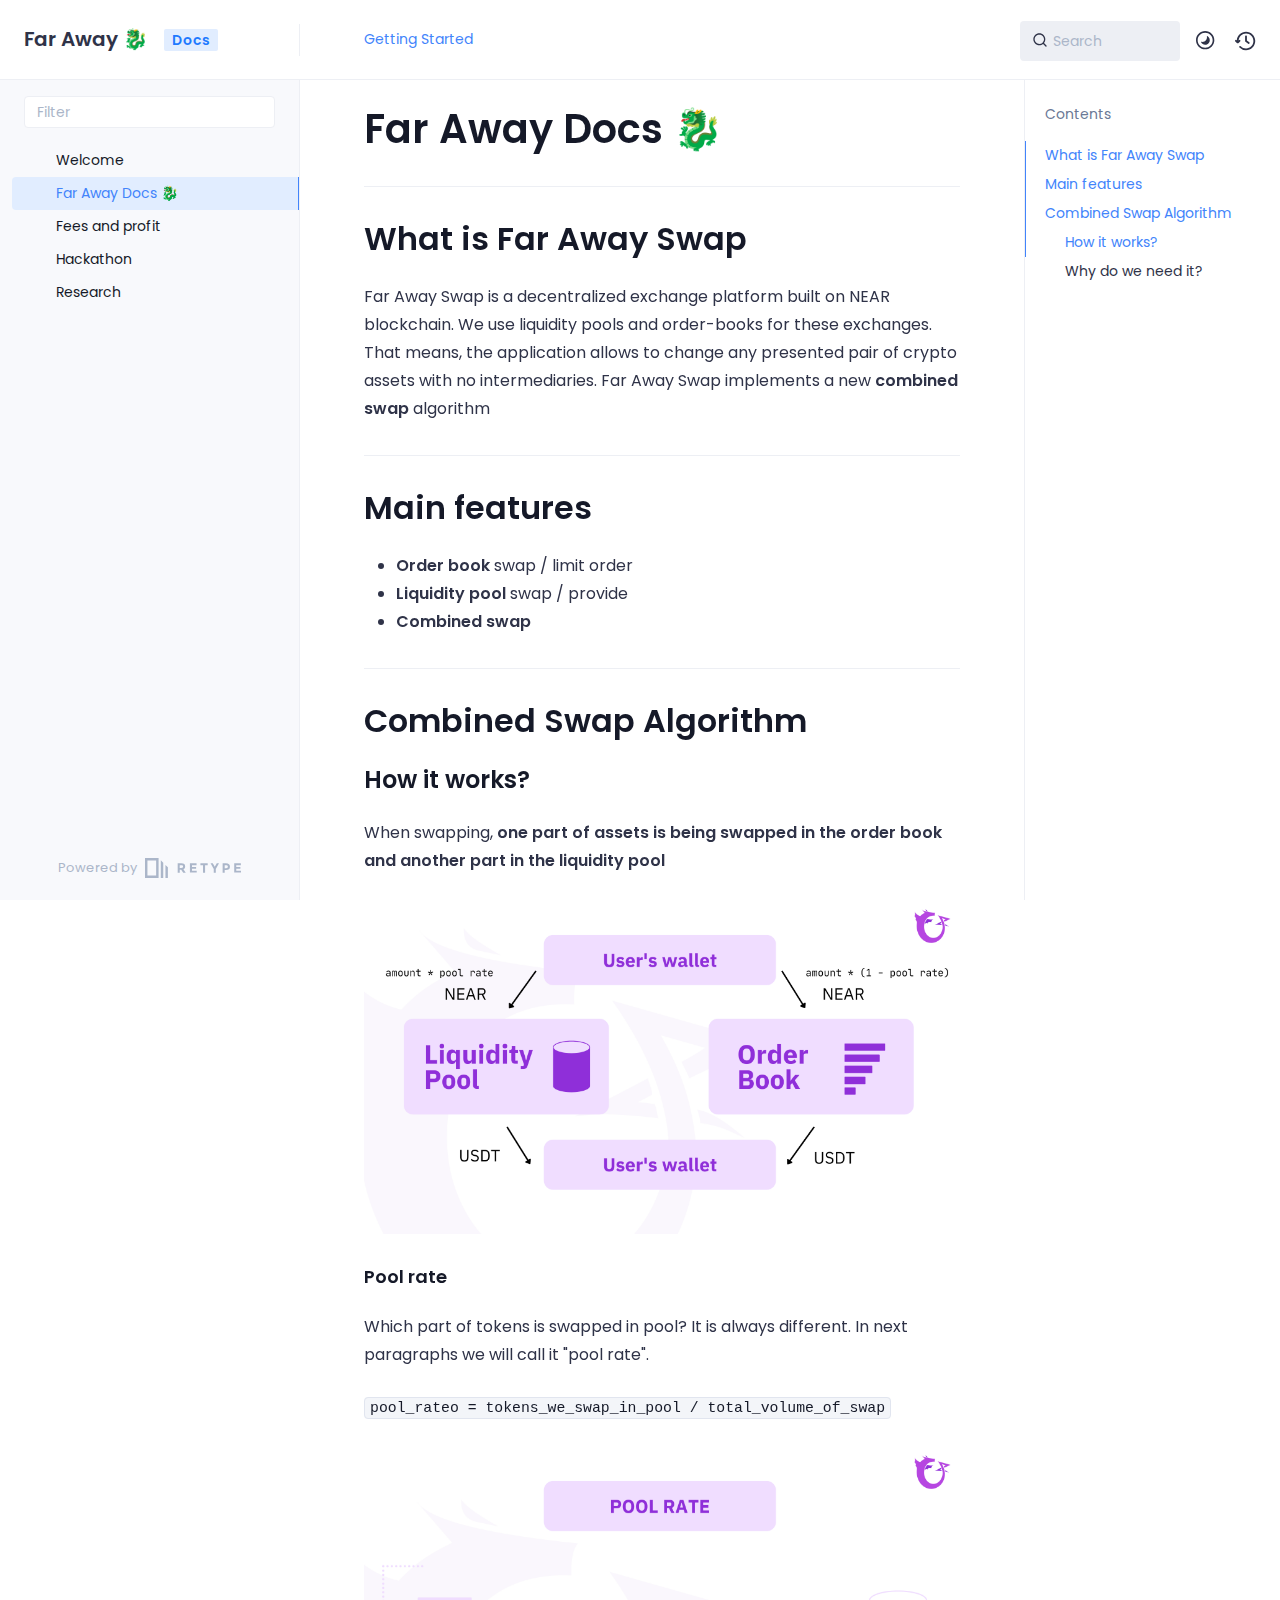
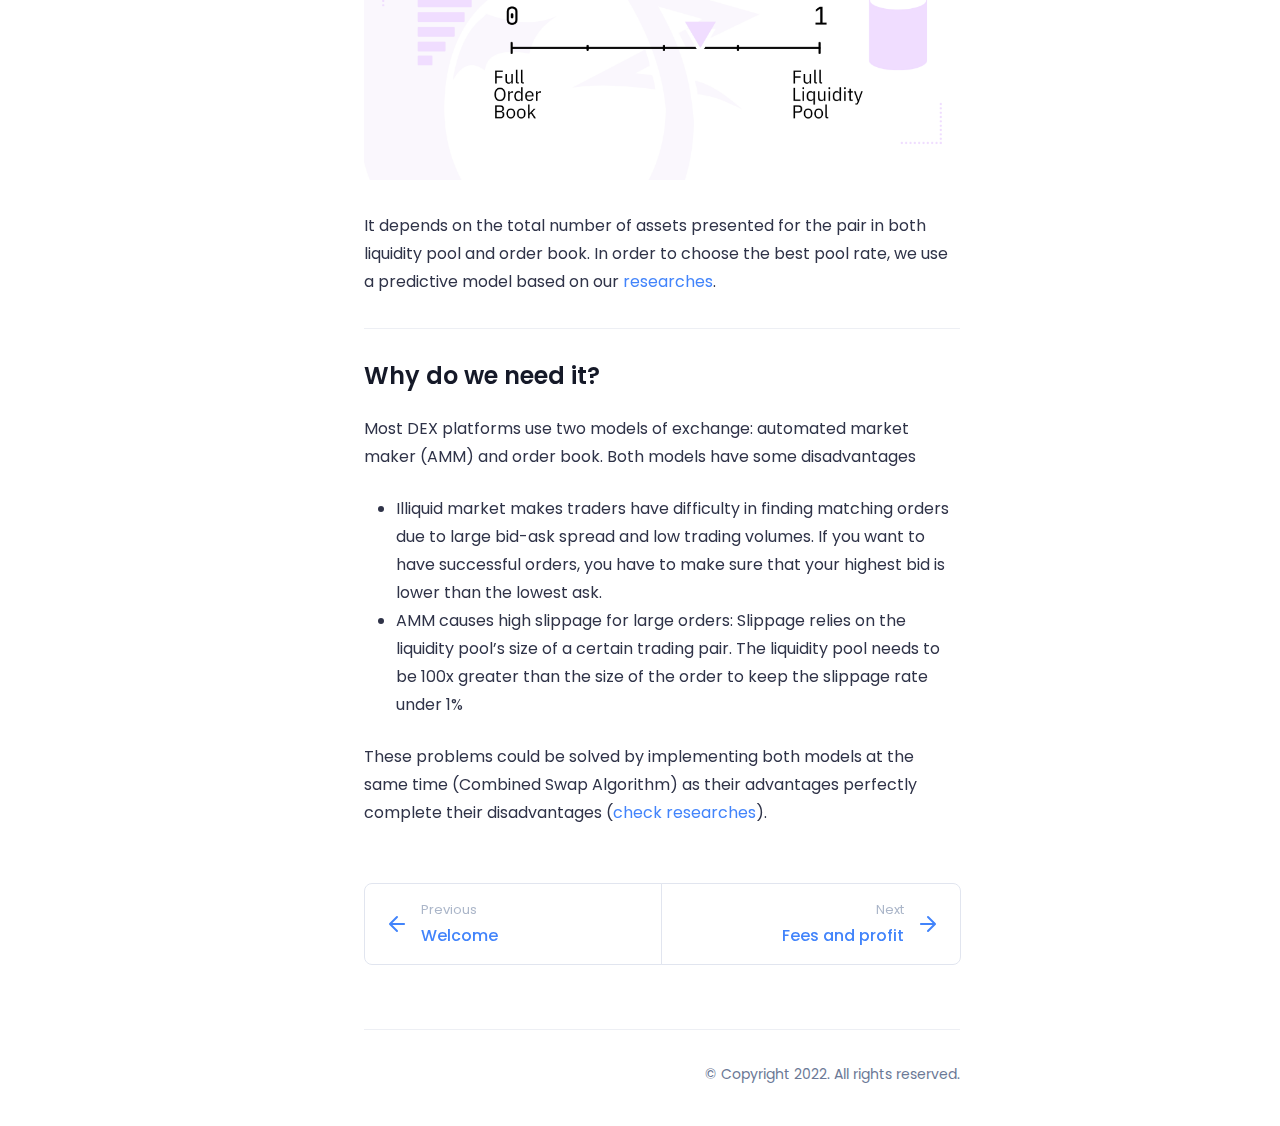
==== far-away-swap/index.html @ eb5e1c5c "Refreshes Retype-generated documentation." ====
<!DOCTYPE html>
<html lang="en" class="h-full">
<head>
    <meta charset="UTF-8">
    <meta name="viewport" content="width=device-width,initial-scale=1">
    <meta name="turbo-cache-control" content="no-cache" data-turbo-track="reload" data-track-token="2.3.0.710453627787">

    <!-- See retype.com -->
    <meta name="generator" content="Retype 2.3.0">

    <!-- Primary Meta Tags -->
    <title>Far Away Docs &#128009;</title>
    <meta name="title" content="Far Away Docs 🐉">
    <meta name="description" content="Far Away Swap is a decentralized exchange platform built on NEAR blockchain. We use liquidity pools and order-books for these exchanges." />

    <!-- Canonical -->
    <link rel="canonical" href="https://farswap.org/far-away-swap/" />

    <!-- Open Graph / Facebook -->
    <meta property="og:type" content="website">
    <meta property="og:url" content="https://farswap.org/far-away-swap/">
    <meta property="og:title" content="Far Away Docs 🐉">
    <meta property="og:description" content="Far Away Swap is a decentralized exchange platform built on NEAR blockchain. We use liquidity pools and order-books for these exchanges.">
    <meta property="og:image" content="https://farswap.org/images/combined_swap.png">

    <!-- Twitter -->
    <meta property="twitter:card" content="summary_large_image">
    <meta property="twitter:url" content="https://farswap.org/far-away-swap/">
    <meta property="twitter:title" content="Far Away Docs 🐉">
    <meta property="twitter:description" content="Far Away Swap is a decentralized exchange platform built on NEAR blockchain. We use liquidity pools and order-books for these exchanges.">
    <meta property="twitter:image" content="https://farswap.org/images/combined_swap.png">

    <script>(function () { var el = document.documentElement, m = localStorage.getItem("doc_theme"), wm = window.matchMedia; if (m === "dark" || (!m && wm && wm("(prefers-color-scheme: dark)").matches)) { el.classList.add("dark") } else { el.classList.remove("dark") } })();</script>

    <link href="../resources/css/retype.css?v=2.3.0.710453627787" rel="stylesheet" />

    <script type="text/javascript" src="../resources/js/config.js?v=2.3.0.710453627787" data-turbo-eval="false" defer></script>
    <script type="text/javascript" src="../resources/js/retype.js?v=2.3.0" data-turbo-eval="false" defer></script>
    <script id="lunr-js" type="text/javascript" src="../resources/js/lunr.js?v=2.3.0.710453627787" data-turbo-eval="false" defer></script>
</head>
<body>
    <div id="docs-app" class="relative text-base antialiased text-gray-700 bg-white font-body dark:bg-dark-850 dark:text-dark-300">
        <div class="absolute bottom-0 left-0 bg-gray-100 dark:bg-dark-800" style="top: 5rem; right: 50%"></div>
    
        <header id="docs-site-header" class="sticky top-0 z-30 flex w-full h-16 bg-white border-b border-gray-200 md:h-20 dark:bg-dark-850 dark:border-dark-650">
            <div class="container relative flex items-center justify-between grow pr-6 md:justify-start">
                <!-- Mobile menu button skeleton -->
                <button v-cloak class="skeleton docs-mobile-menu-button flex items-center justify-center shrink-0 overflow-hidden dark:text-white focus:outline-none rounded-full w-10 h-10 ml-3.5 md:hidden"><svg xmlns="http://www.w3.org/2000/svg" class="mb-px shrink-0" width="24" height="24" viewBox="0 0 24 24" role="presentation" style="margin-bottom: 0px;"><g fill="currentColor"><path d="M2 4h20v2H2zM2 11h20v2H2zM2 18h20v2H2z"></path></g></svg></button>
                <div v-cloak id="docs-sidebar-toggle"></div>
        
                <!-- Logo -->
                <div class="flex items-center justify-between h-full py-2 md:w-75">
                    <div class="flex items-center px-2 md:px-6">
                        <a id="docs-site-logo" href="../" class="flex items-center leading-snug text-xl">
                            <span class="dark:text-white font-semibold line-clamp-1 md:line-clamp-2">Far Away <span class="docs-emoji">&#x1F409;</span></span>
                        </a><span class="hidden px-2 py-1 ml-4 text-sm font-semibold leading-none text-root-logo-label-text bg-root-logo-label-bg rounded-sm md:inline-block">Docs</span>
                    </div>
        
                    <span class="hidden h-8 border-r md:inline-block dark:border-dark-650"></span>
                </div>
        
                <div class="flex justify-between md:grow">
                    <!-- Top Nav -->
                    <nav class="hidden md:flex">
                        <ul class="flex flex-col mb-4 md:pl-16 md:mb-0 md:flex-row md:items-center">
                            <li class="mr-6">
                                <a class="py-2 md:mb-0 inline-flex items-center text-sm whitespace-nowrap transition-colors duration-200 ease-linear md:text-blue-500 dark:text-blue-400 hover:text-blue-800 dark:hover:text-blue-200" href="https://retype.com/guides/getting-started/">Getting Started</a>
                            </li>
        
                        </ul>
                    </nav>
        
                    <!-- Header Right Skeleton -->
                    <div v-cloak class="flex justify-end grow skeleton">
        
                        <!-- Search input mock -->
                        <div class="relative hidden w-40 lg:block lg:max-w-sm lg:ml-auto">
                            <div class="absolute flex items-center justify-center h-full pl-3 dark:text-dark-300">
                                <svg xmlns="http://www.w3.org/2000/svg" class="icon-base" width="16" height="16" viewBox="0 0 24 24" aria-labelledby="icon" role="presentation"  style="margin-bottom: 1px;"><g fill="currentColor" ><path d="M21.71 20.29l-3.68-3.68A8.963 8.963 0 0020 11c0-4.96-4.04-9-9-9s-9 4.04-9 9 4.04 9 9 9c2.12 0 4.07-.74 5.61-1.97l3.68 3.68c.2.19.45.29.71.29s.51-.1.71-.29c.39-.39.39-1.03 0-1.42zM4 11c0-3.86 3.14-7 7-7s7 3.14 7 7c0 1.92-.78 3.66-2.04 4.93-.01.01-.02.01-.02.01-.01.01-.01.01-.01.02A6.98 6.98 0 0111 18c-3.86 0-7-3.14-7-7z" ></path></g></svg>
                            </div>
        
                            <input class="w-full h-10 transition-colors duration-200 ease-in bg-gray-200 border border-transparent rounded md:text-sm hover:bg-white hover:border-gray-300 focus:outline-none focus:bg-white focus:border-gray-500 dark:bg-dark-600 dark:border-dark-600 placeholder-gray-400 dark:placeholder-dark-400"
                            style="padding: 0.625rem 0.75rem 0.625rem 2rem" type="text" placeholder="Search" />
                        </div>
        
                        <!-- Mobile search button mock -->
                        <div class="flex items-center justify-center w-10 h-10 lg:hidden">
                            <svg xmlns="http://www.w3.org/2000/svg" class="shrink-0 icon-base" width="20" height="20" viewBox="0 0 24 24" aria-labelledby="icon" role="presentation"  style="margin-bottom: 0px;"><g fill="currentColor" ><path d="M21.71 20.29l-3.68-3.68A8.963 8.963 0 0020 11c0-4.96-4.04-9-9-9s-9 4.04-9 9 4.04 9 9 9c2.12 0 4.07-.74 5.61-1.97l3.68 3.68c.2.19.45.29.71.29s.51-.1.71-.29c.39-.39.39-1.03 0-1.42zM4 11c0-3.86 3.14-7 7-7s7 3.14 7 7c0 1.92-.78 3.66-2.04 4.93-.01.01-.02.01-.02.01-.01.01-.01.01-.01.02A6.98 6.98 0 0111 18c-3.86 0-7-3.14-7-7z" ></path></g></svg>
                        </div>
        
                        <!-- Dark mode switch placehokder -->
                        <div class="w-10 h-10 lg:ml-2"></div>
        
                        <!-- History button mock -->
                        <div class="flex items-center justify-center w-10 h-10" style="margin-right: -0.625rem;">
                            <svg xmlns="http://www.w3.org/2000/svg" class="shrink-0 icon-base" width="22" height="22" viewBox="0 0 24 24" aria-labelledby="icon" role="presentation"  style="margin-bottom: 0px;"><g fill="currentColor" ><g ><path d="M12.01 6.01c-.55 0-1 .45-1 1V12a1 1 0 00.4.8l3 2.22a.985.985 0 001.39-.2.996.996 0 00-.21-1.4l-2.6-1.92V7.01c.02-.55-.43-1-.98-1z"></path><path d="M12.01 1.91c-5.33 0-9.69 4.16-10.05 9.4l-.29-.26a.997.997 0 10-1.34 1.48l1.97 1.79c.19.17.43.26.67.26s.48-.09.67-.26l1.97-1.79a.997.997 0 10-1.34-1.48l-.31.28c.34-4.14 3.82-7.41 8.05-7.41 4.46 0 8.08 3.63 8.08 8.09s-3.63 8.08-8.08 8.08c-2.18 0-4.22-.85-5.75-2.4a.996.996 0 10-1.42 1.4 10.02 10.02 0 007.17 2.99c5.56 0 10.08-4.52 10.08-10.08.01-5.56-4.52-10.09-10.08-10.09z"></path></g></g></svg>
                        </div>
                    </div>
        
                    <div v-cloak class="flex justify-end grow">
                        <div id="docs-mobile-search-button"></div>
                        <doc-search-desktop></doc-search-desktop>
        
                        <doc-theme-switch class="lg:ml-2"></doc-theme-switch>
                        <doc-history></doc-history>
                    </div>
                </div>
            </div>
        </header>
    
        <div class="container relative flex bg-white">
            <!-- Sidebar Skeleton -->
            <div v-cloak class="fixed flex flex-col shrink-0 duration-300 ease-in-out bg-gray-100 border-gray-200 sidebar top-20 w-75 border-r h-screen md:sticky transition-transform skeleton dark:bg-dark-800 dark:border-dark-650">
            
                <!-- Render this div, if config.showSidebarFilter is `true` -->
                <div class="flex items-center h-16 px-6">
                    <input class="w-full h-8 px-3 py-2 transition-colors duration-200 ease-linear bg-white border border-gray-200 rounded shadow-none text-sm focus:outline-none focus:border-gray-600 dark:bg-dark-600 dark:border-dark-600" type="text" placeholder="Filter" />
                </div>
            
                <div class="pl-6 mb-4 mt-1">
                    <div class="w-32 h-3 mb-4 bg-gray-200 rounded-full loading dark:bg-dark-600"></div>
                    <div class="w-48 h-3 mb-4 bg-gray-200 rounded-full loading dark:bg-dark-600"></div>
                    <div class="w-40 h-3 mb-4 bg-gray-200 rounded-full loading dark:bg-dark-600"></div>
                    <div class="w-32 h-3 mb-4 bg-gray-200 rounded-full loading dark:bg-dark-600"></div>
                    <div class="w-48 h-3 mb-4 bg-gray-200 rounded-full loading dark:bg-dark-600"></div>
                    <div class="w-40 h-3 mb-4 bg-gray-200 rounded-full loading dark:bg-dark-600"></div>
                </div>
            
                <div class="shrink-0 mt-auto bg-transparent dark:border-dark-650">
                    <a class="flex items-center justify-center flex-nowrap h-16 text-gray-400 dark:text-dark-400 hover:text-gray-700 dark:hover:text-dark-300 transition-colors duration-150 ease-in docs-powered-by" target="_blank" href="https://retype.com/" rel="noopener">
                        <span class="text-xs whitespace-nowrap">Powered by</span>
                        <svg xmlns="http://www.w3.org/2000/svg" class="ml-2" fill="currentColor" width="96" height="20" overflow="visible"><path d="M0 0v20h13.59V0H0zm11.15 17.54H2.44V2.46h8.71v15.08zM15.8 20h2.44V4.67L15.8 2.22zM20.45 6.89V20h2.44V9.34z"/><g><path d="M40.16 8.44c0 1.49-.59 2.45-1.75 2.88l2.34 3.32h-2.53l-2.04-2.96h-1.43v2.96h-2.06V5.36h3.5c1.43 0 2.46.24 3.07.73s.9 1.27.9 2.35zm-2.48 1.1c.26-.23.38-.59.38-1.09 0-.5-.13-.84-.4-1.03s-.73-.28-1.39-.28h-1.54v2.75h1.5c.72 0 1.2-.12 1.45-.35zM51.56 5.36V7.2h-4.59v1.91h4.13v1.76h-4.13v1.92h4.74v1.83h-6.79V5.36h6.64zM60.09 7.15v7.48h-2.06V7.15h-2.61V5.36h7.28v1.79h-2.61zM70.81 14.64h-2.06v-3.66l-3.19-5.61h2.23l1.99 3.45 1.99-3.45H74l-3.19 5.61v3.66zM83.99 6.19c.65.55.97 1.4.97 2.55s-.33 1.98-1 2.51-1.68.8-3.04.8h-1.23v2.59h-2.06V5.36h3.26c1.42 0 2.45.28 3.1.83zm-1.51 3.65c.25-.28.37-.69.37-1.22s-.16-.92-.48-1.14c-.32-.23-.82-.34-1.5-.34H79.7v3.12h1.38c.68 0 1.15-.14 1.4-.42zM95.85 5.36V7.2h-4.59v1.91h4.13v1.76h-4.13v1.92H96v1.83h-6.79V5.36h6.64z"/></g></svg>
                    </a>
                </div>
            </div>
            
            <!-- Sidebar component -->
            <doc-sidebar v-cloak>
                <template #sidebar-footer>
                    <div class="shrink-0 mt-auto border-t md:bg-transparent md:border-none dark:border-dark-650">
            
                        <div class="py-3 px-6 md:hidden border-b dark:border-dark-650">
                            <nav>
                                <ul class="flex flex-wrap justify-center items-center">
                                    <li class="mr-6">
                                        <a class="block py-1 inline-flex items-center text-sm whitespace-nowrap transition-colors duration-200 ease-linear md:text-blue-500 dark:text-blue-400 hover:text-blue-800 dark:hover:text-blue-200" href="https://retype.com/guides/getting-started/">Getting Started</a>
                                    </li>
            
                                </ul>
                            </nav>
                        </div>
            
                        <a class="flex items-center justify-center flex-nowrap h-16 text-gray-400 dark:text-dark-400 hover:text-gray-700 dark:hover:text-dark-300 transition-colors duration-150 ease-in docs-powered-by" target="_blank" href="https://retype.com/" rel="noopener">
                            <span class="text-xs whitespace-nowrap">Powered by</span>
                            <svg xmlns="http://www.w3.org/2000/svg" class="ml-2" fill="currentColor" width="96" height="20" overflow="visible"><path d="M0 0v20h13.59V0H0zm11.15 17.54H2.44V2.46h8.71v15.08zM15.8 20h2.44V4.67L15.8 2.22zM20.45 6.89V20h2.44V9.34z"/><g><path d="M40.16 8.44c0 1.49-.59 2.45-1.75 2.88l2.34 3.32h-2.53l-2.04-2.96h-1.43v2.96h-2.06V5.36h3.5c1.43 0 2.46.24 3.07.73s.9 1.27.9 2.35zm-2.48 1.1c.26-.23.38-.59.38-1.09 0-.5-.13-.84-.4-1.03s-.73-.28-1.39-.28h-1.54v2.75h1.5c.72 0 1.2-.12 1.45-.35zM51.56 5.36V7.2h-4.59v1.91h4.13v1.76h-4.13v1.92h4.74v1.83h-6.79V5.36h6.64zM60.09 7.15v7.48h-2.06V7.15h-2.61V5.36h7.28v1.79h-2.61zM70.81 14.64h-2.06v-3.66l-3.19-5.61h2.23l1.99 3.45 1.99-3.45H74l-3.19 5.61v3.66zM83.99 6.19c.65.55.97 1.4.97 2.55s-.33 1.98-1 2.51-1.68.8-3.04.8h-1.23v2.59h-2.06V5.36h3.26c1.42 0 2.45.28 3.1.83zm-1.51 3.65c.25-.28.37-.69.37-1.22s-.16-.92-.48-1.14c-.32-.23-.82-.34-1.5-.34H79.7v3.12h1.38c.68 0 1.15-.14 1.4-.42zM95.85 5.36V7.2h-4.59v1.91h4.13v1.76h-4.13v1.92H96v1.83h-6.79V5.36h6.64z"/></g></svg>
                        </a>
                    </div>
                </template>
            </doc-sidebar>
    
            <div class="grow min-w-0 dark:bg-dark-850">
                <!-- Render "toolbar" template here on api pages --><!-- Render page content -->
                <div class="flex">
                    <div class="grow min-w-0 px-6 md:px-16">
                        <main class="relative pt-6 pb-16">
                            <div class="docs-markdown" id="docs-content">
                                <!-- Rendered if sidebar right is enabled -->
                                <div id="docs-sidebar-right-toggle"></div>
                
                                <!-- Page content  -->
<doc-anchor-target id="far-away-docs" class="break-words">
    <h1>
        <doc-anchor-trigger class="header-anchor-trigger" to="#far-away-docs">#</doc-anchor-trigger>
        <span>Far Away Docs <span class="docs-emoji">&#x1F409;</span></span>
    </h1>
</doc-anchor-target>
<hr />
<doc-anchor-target id="what-is-far-away-swap">
    <h2>
        <doc-anchor-trigger class="header-anchor-trigger" to="#what-is-far-away-swap">#</doc-anchor-trigger>
        <span>What is Far Away Swap</span>
    </h2>
</doc-anchor-target>
<p>Far Away Swap is a decentralized exchange platform
built on NEAR blockchain. We use liquidity pools
and order-books for these exchanges.
That means, the application allows to
change any presented pair of crypto assets with no
intermediaries. Far Away Swap implements a new
<strong>combined swap</strong> algorithm</p>
<hr />
<doc-anchor-target id="main-features">
    <h2>
        <doc-anchor-trigger class="header-anchor-trigger" to="#main-features">#</doc-anchor-trigger>
        <span>Main features</span>
    </h2>
</doc-anchor-target>
<ul>
<li><strong>Order book</strong> swap / limit order</li>
<li><strong>Liquidity pool</strong> swap / provide</li>
<li><strong>Combined swap</strong></li>
</ul>
<hr />
<doc-anchor-target id="combined-swap-algorithm">
    <h2>
        <doc-anchor-trigger class="header-anchor-trigger" to="#combined-swap-algorithm">#</doc-anchor-trigger>
        <span>Combined Swap Algorithm</span>
    </h2>
</doc-anchor-target>
<doc-anchor-target id="how-it-works">
    <h3>
        <doc-anchor-trigger class="header-anchor-trigger" to="#how-it-works">#</doc-anchor-trigger>
        <span>How it works?</span>
    </h3>
</doc-anchor-target>
<p>When swapping, <strong>one part of assets is being
swapped in
the order book and another part in the liquidity pool</strong></p>
<p><figure class="content-center">
    <img src="../images/combined_swap.png" alt="" />
    <figcaption class="caption"></figcaption>
</figure>
</p>
<doc-anchor-target id="pool-rate">
    <h4>
        <doc-anchor-trigger class="header-anchor-trigger" to="#pool-rate">#</doc-anchor-trigger>
        <span>Pool rate</span>
    </h4>
</doc-anchor-target>
<p>Which part of tokens is swapped in pool? It is always different.
In next paragraphs we will call it
&quot;pool rate&quot;.</p>
<p><code v-pre>pool_rateo = tokens_we_swap_in_pool / total_volume_of_swap</code></p>
<p><figure class="content-center">
    <img src="../images/pool_rate.png" alt="" />
    <figcaption class="caption"></figcaption>
</figure>
</p>
<p>It depends on the total number of
assets presented for the pair in both liquidity pool and
order book. In order to choose the best pool
rate, we use a predictive model based on our <a href="../researches/">researches</a>.</p>
<hr />
<doc-anchor-target id="why-do-we-need-it">
    <h3>
        <doc-anchor-trigger class="header-anchor-trigger" to="#why-do-we-need-it">#</doc-anchor-trigger>
        <span>Why do we need it?</span>
    </h3>
</doc-anchor-target>
<p>Most DEX platforms use two models of
exchange:  automated market maker (AMM)
and order book. Both models have some disadvantages</p>
<ul>
<li>Illiquid market
makes traders have difficulty
in finding matching orders
due to large bid-ask spread and low trading volumes.
If you want to have successful orders,
you have to make sure that your highest
bid is lower than the lowest ask.</li>
<li>AMM causes high slippage for large orders:
Slippage relies on the liquidity pool’s size of a
certain trading pair. The liquidity pool
needs to be 100x greater than the size
of the order to keep the slippage rate under 1%</li>
</ul>
<p>These problems could be solved by
implementing both models at the same time
(Combined Swap Algorithm)
as their advantages perfectly complete
their disadvantages (<a href="../researches/">check researches</a>).</p>

                                
                                <!-- Required only on API pages -->
                                <doc-toolbar-member-filter-no-results />
                            </div>
                            <footer class="clear-both">
                            
                                <nav class="flex mt-14">
                                    <div class="w-1/2">
                                        <a class="px-5 py-4 h-full flex items-center break-normal font-medium text-blue-500 dark:text-blue-400 border border-gray-300 hover:border-gray-400 dark:border-dark-650 dark:hover:border-dark-450 rounded-l-lg transition-colors duration-150 relative hover:z-5" href="../">
                                            <svg xmlns="http://www.w3.org/2000/svg" class="mr-3" width="24" height="24" viewBox="0 0 24 24" fill="currentColor" overflow="visible"><path d="M19 11H7.41l5.29-5.29a.996.996 0 10-1.41-1.41l-7 7a1 1 0 000 1.42l7 7a1.024 1.024 0 001.42-.01.996.996 0 000-1.41L7.41 13H19c.55 0 1-.45 1-1s-.45-1-1-1z" /><path fill="none" d="M0 0h24v24H0z" /></svg>
                                            <span>
                                                <span class="block text-xs font-normal text-gray-400 dark:text-dark-400">Previous</span>
                                                <span class="block mt-1">Welcome</span>
                                            </span>
                                        </a>
                                    </div>
                            
                                    <div class="w-1/2">
                                        <a class="px-5 py-4 -mx-px h-full flex items-center justify-end break-normal font-medium text-blue-500 dark:text-blue-400 border border-gray-300 hover:border-gray-400 dark:border-dark-650 dark:hover:border-dark-450 rounded-r-lg transition-colors duration-150 relative hover:z-5" href="../fees-and-profit/">
                                            <span>
                                                <span class="block text-xs font-normal text-right text-gray-400 dark:text-dark-400">Next</span>
                                                <span class="block mt-1">Fees and profit</span>
                                            </span>
                                            <svg xmlns="http://www.w3.org/2000/svg" class="ml-3" width="24" height="24" viewBox="0 0 24 24" fill="currentColor" overflow="visible"><path d="M19.92 12.38a1 1 0 00-.22-1.09l-7-7a.996.996 0 10-1.41 1.41l5.3 5.3H5c-.55 0-1 .45-1 1s.45 1 1 1h11.59l-5.29 5.29a.996.996 0 000 1.41c.19.2.44.3.7.3s.51-.1.71-.29l7-7c.09-.09.16-.21.21-.33z" /><path fill="none" d="M0 0h24v24H0z" /></svg>
                                        </a>
                                    </div>
                                </nav>
                            </footer>
                        </main>
                
                        <div class="border-t dark:border-dark-650 pt-6 mb-8">
                            <footer class="flex flex-wrap items-center justify-between">
                                <div>
                                    <ul class="flex flex-wrap items-center text-sm">
                                    </ul>
                                </div>
                                <div class="docs-copyright py-2 text-gray-500 dark:text-dark-350 text-sm leading-relaxed"><p>© Copyright 2022. All rights reserved.</p></div>
                            </footer>
                        </div>
                    </div>
                
                    <!-- Rendered if sidebar right is enabled -->
                    <!-- Sidebar right skeleton-->
                    <div v-cloak class="fixed top-0 bottom-0 right-0 translate-x-full bg-white border-gray-200 lg:sticky lg:border-l lg:shrink-0 lg:pt-6 lg:transform-none sm:w-1/2 lg:w-64 lg:z-0 md:w-104 sidebar-right skeleton dark:bg-dark-850 dark:border-dark-650">
                        <div class="pl-5">
                            <div class="w-32 h-3 mb-4 bg-gray-200 dark:bg-dark-600 rounded-full loading"></div>
                            <div class="w-48 h-3 mb-4 bg-gray-200 dark:bg-dark-600 rounded-full loading"></div>
                            <div class="w-40 h-3 mb-4 bg-gray-200 dark:bg-dark-600 rounded-full loading"></div>
                        </div>
                    </div>
                
                    <!-- User should be able to hide sidebar right -->
                    <doc-sidebar-right v-cloak></doc-sidebar-right>
                </div>

            </div>
        </div>
    
        <doc-search-mobile></doc-search-mobile>
        <doc-back-to-top></doc-back-to-top>
    </div>


    <div id="docs-overlay-target"></div>

    <script>window.__DOCS__ = { "title": "Far Away Docs 🐉", level: 1, icon: "file", hasPrism: false, hasMermaid: false, hasMath: false }</script>
</body>
</html>
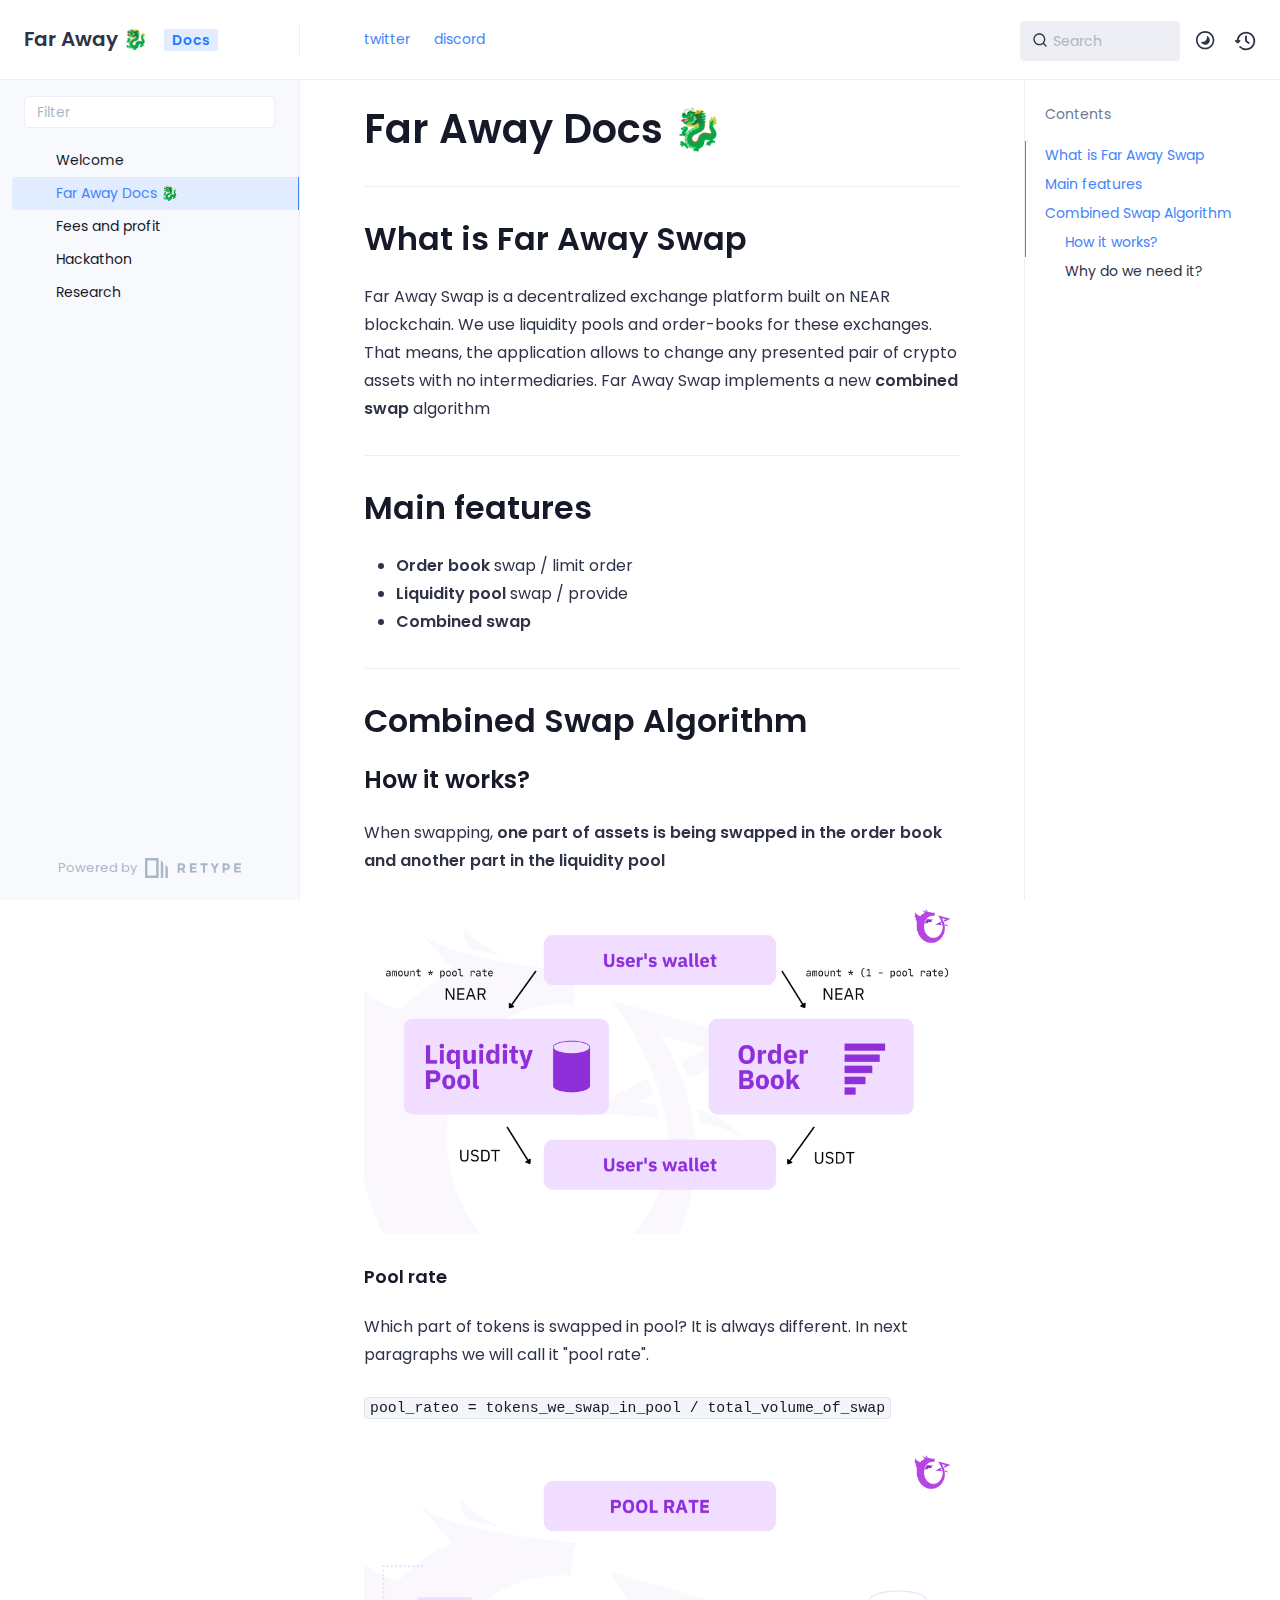
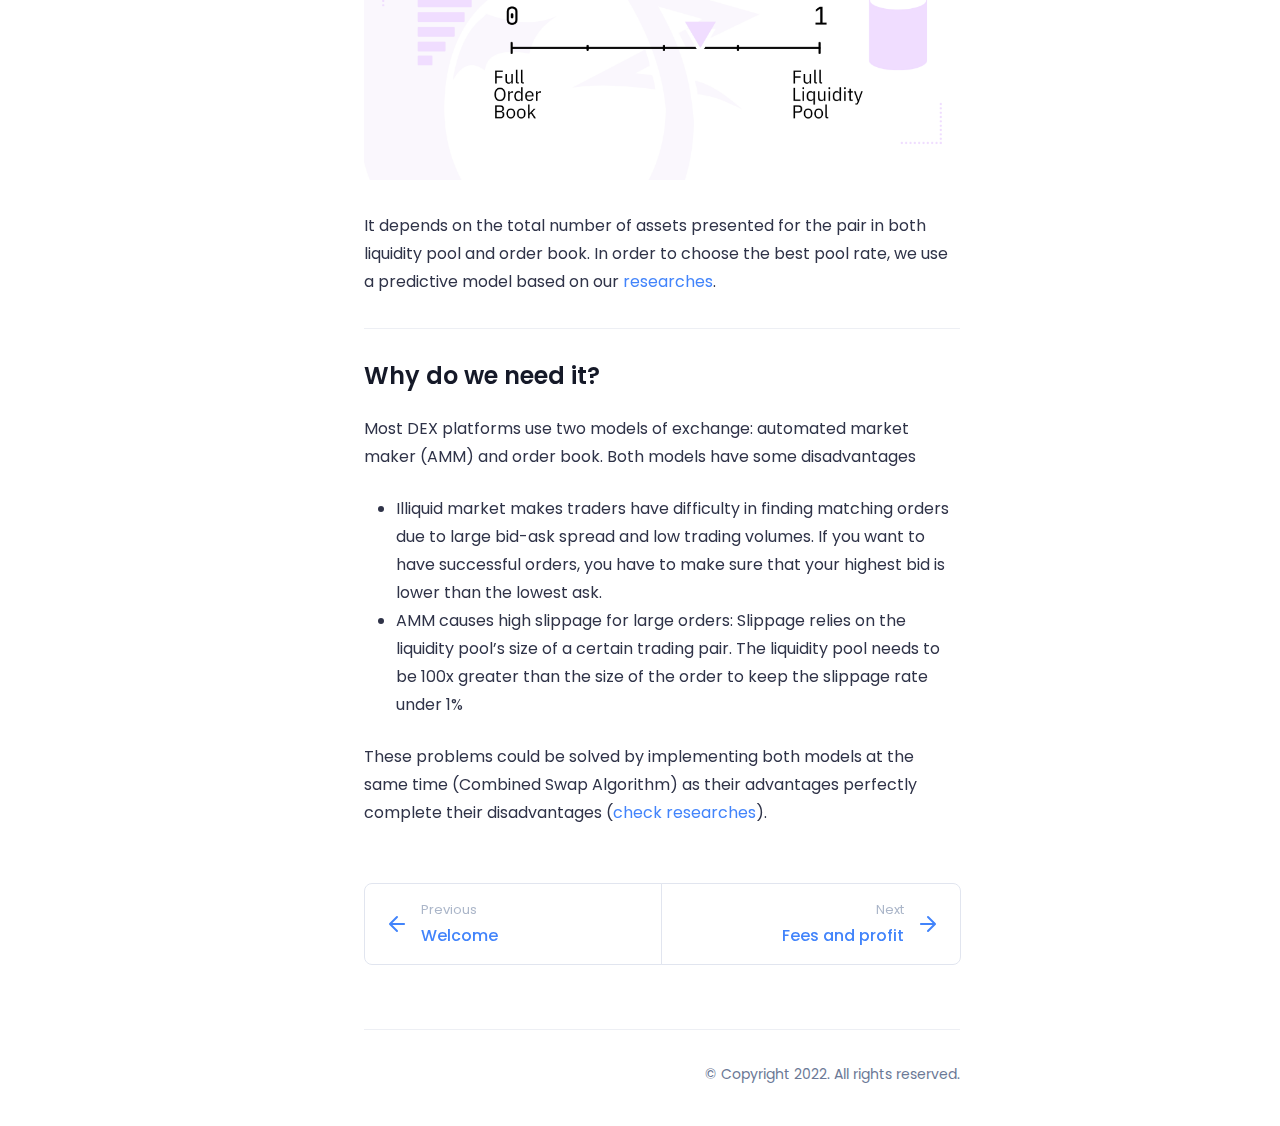
==== commit 33a85eaf: "Refreshes Retype-generated documentation." ====
--- a/far-away-swap/index.html
+++ b/far-away-swap/index.html
@@ -3,7 +3,7 @@
 <head>
     <meta charset="UTF-8">
     <meta name="viewport" content="width=device-width,initial-scale=1">
-    <meta name="turbo-cache-control" content="no-cache" data-turbo-track="reload" data-track-token="2.3.0.710453627787">
+    <meta name="turbo-cache-control" content="no-cache" data-turbo-track="reload" data-track-token="2.3.0.710455129552">
 
     <!-- See retype.com -->
     <meta name="generator" content="Retype 2.3.0">
@@ -32,11 +32,11 @@
 
     <script>(function () { var el = document.documentElement, m = localStorage.getItem("doc_theme"), wm = window.matchMedia; if (m === "dark" || (!m && wm && wm("(prefers-color-scheme: dark)").matches)) { el.classList.add("dark") } else { el.classList.remove("dark") } })();</script>
 
-    <link href="../resources/css/retype.css?v=2.3.0.710453627787" rel="stylesheet" />
-
-    <script type="text/javascript" src="../resources/js/config.js?v=2.3.0.710453627787" data-turbo-eval="false" defer></script>
+    <link href="../resources/css/retype.css?v=2.3.0.710455129552" rel="stylesheet" />
+
+    <script type="text/javascript" src="../resources/js/config.js?v=2.3.0.710455129552" data-turbo-eval="false" defer></script>
     <script type="text/javascript" src="../resources/js/retype.js?v=2.3.0" data-turbo-eval="false" defer></script>
-    <script id="lunr-js" type="text/javascript" src="../resources/js/lunr.js?v=2.3.0.710453627787" data-turbo-eval="false" defer></script>
+    <script id="lunr-js" type="text/javascript" src="../resources/js/lunr.js?v=2.3.0.710455129552" data-turbo-eval="false" defer></script>
 </head>
 <body>
     <div id="docs-app" class="relative text-base antialiased text-gray-700 bg-white font-body dark:bg-dark-850 dark:text-dark-300">
@@ -64,7 +64,10 @@
                     <nav class="hidden md:flex">
                         <ul class="flex flex-col mb-4 md:pl-16 md:mb-0 md:flex-row md:items-center">
                             <li class="mr-6">
-                                <a class="py-2 md:mb-0 inline-flex items-center text-sm whitespace-nowrap transition-colors duration-200 ease-linear md:text-blue-500 dark:text-blue-400 hover:text-blue-800 dark:hover:text-blue-200" href="https://retype.com/guides/getting-started/">Getting Started</a>
+                                <a class="py-2 md:mb-0 inline-flex items-center text-sm whitespace-nowrap transition-colors duration-200 ease-linear md:text-blue-500 dark:text-blue-400 hover:text-blue-800 dark:hover:text-blue-200" href="https://twitter.com/FarawaySwap">twitter</a>
+                            </li>
+                            <li class="mr-6">
+                                <a class="py-2 md:mb-0 inline-flex items-center text-sm whitespace-nowrap transition-colors duration-200 ease-linear md:text-blue-500 dark:text-blue-400 hover:text-blue-800 dark:hover:text-blue-200" href="https://t.co/pBgdRoaPkM">discord</a>
                             </li>
         
                         </ul>
@@ -143,7 +146,10 @@
                             <nav>
                                 <ul class="flex flex-wrap justify-center items-center">
                                     <li class="mr-6">
-                                        <a class="block py-1 inline-flex items-center text-sm whitespace-nowrap transition-colors duration-200 ease-linear md:text-blue-500 dark:text-blue-400 hover:text-blue-800 dark:hover:text-blue-200" href="https://retype.com/guides/getting-started/">Getting Started</a>
+                                        <a class="block py-1 inline-flex items-center text-sm whitespace-nowrap transition-colors duration-200 ease-linear md:text-blue-500 dark:text-blue-400 hover:text-blue-800 dark:hover:text-blue-200" href="https://twitter.com/FarawaySwap">twitter</a>
+                                    </li>
+                                    <li class="mr-6">
+                                        <a class="block py-1 inline-flex items-center text-sm whitespace-nowrap transition-colors duration-200 ease-linear md:text-blue-500 dark:text-blue-400 hover:text-blue-800 dark:hover:text-blue-200" href="https://t.co/pBgdRoaPkM">discord</a>
                                     </li>
             
                                 </ul>
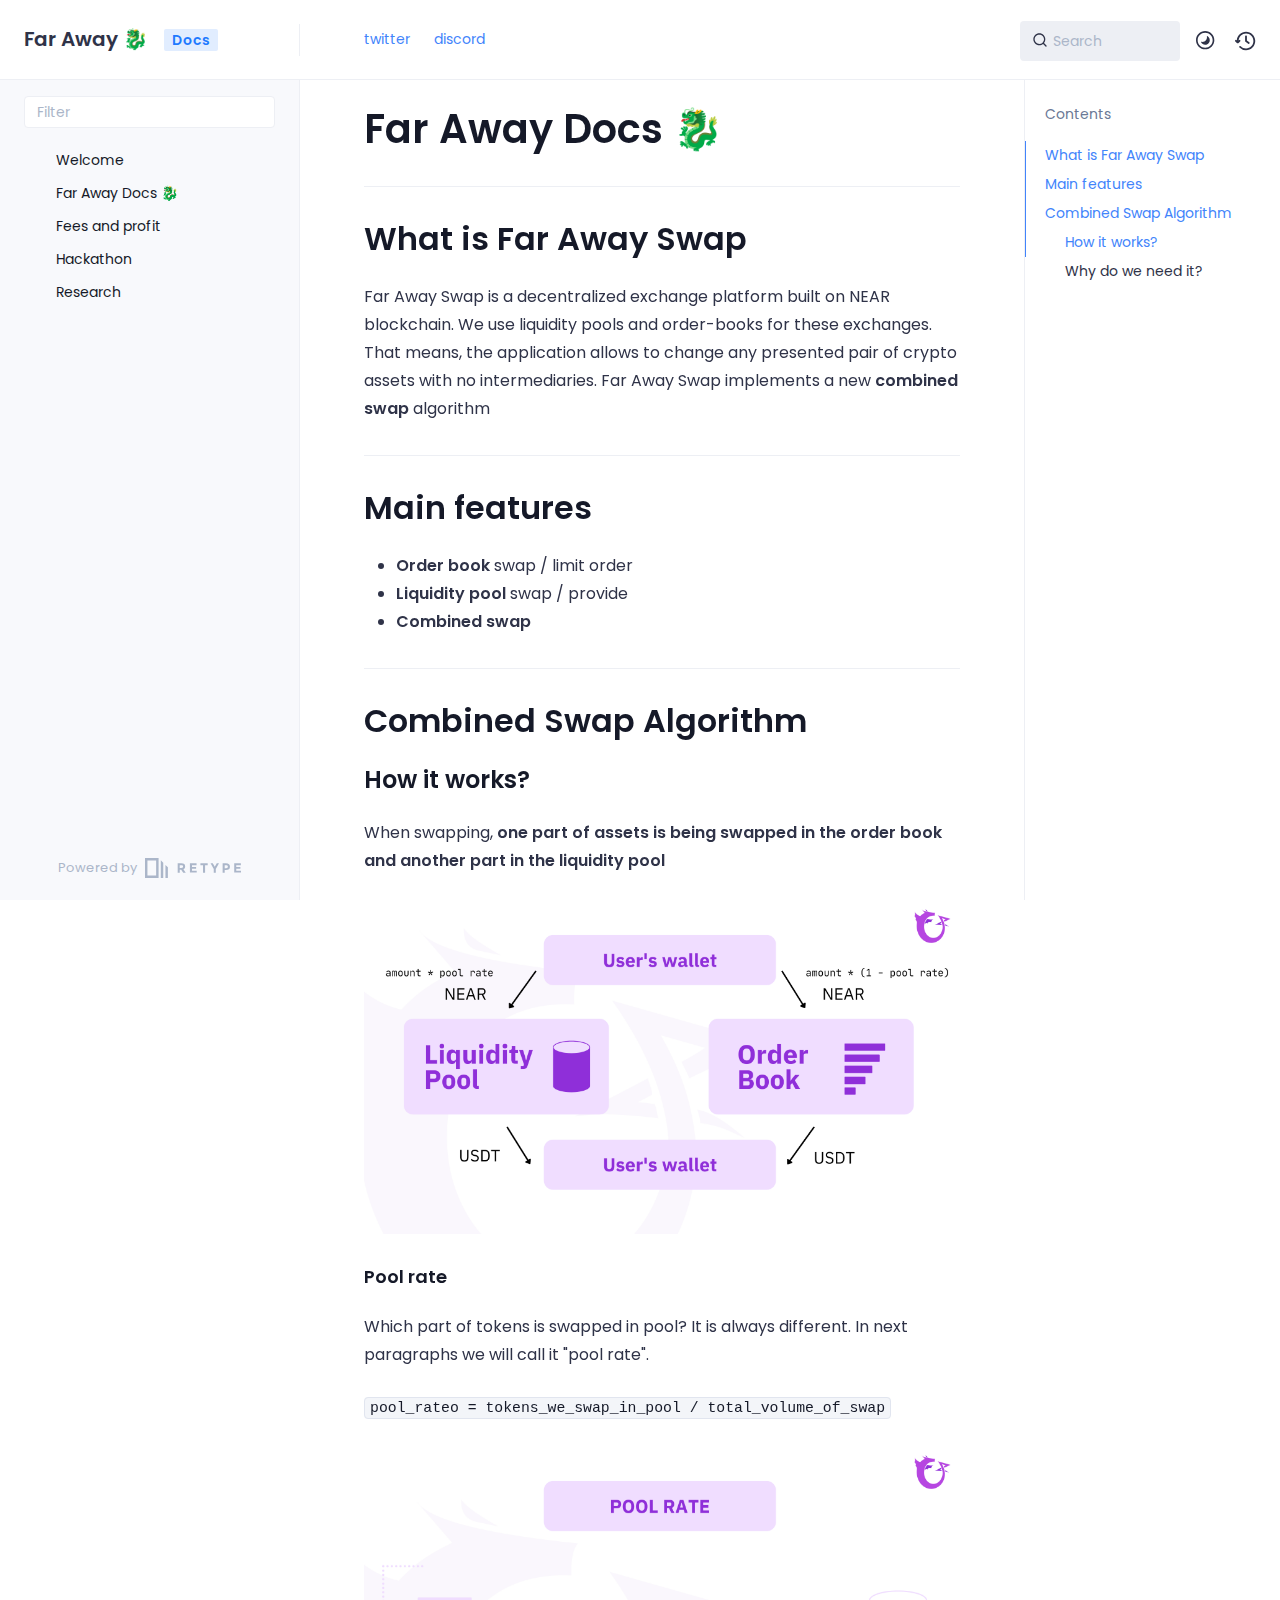
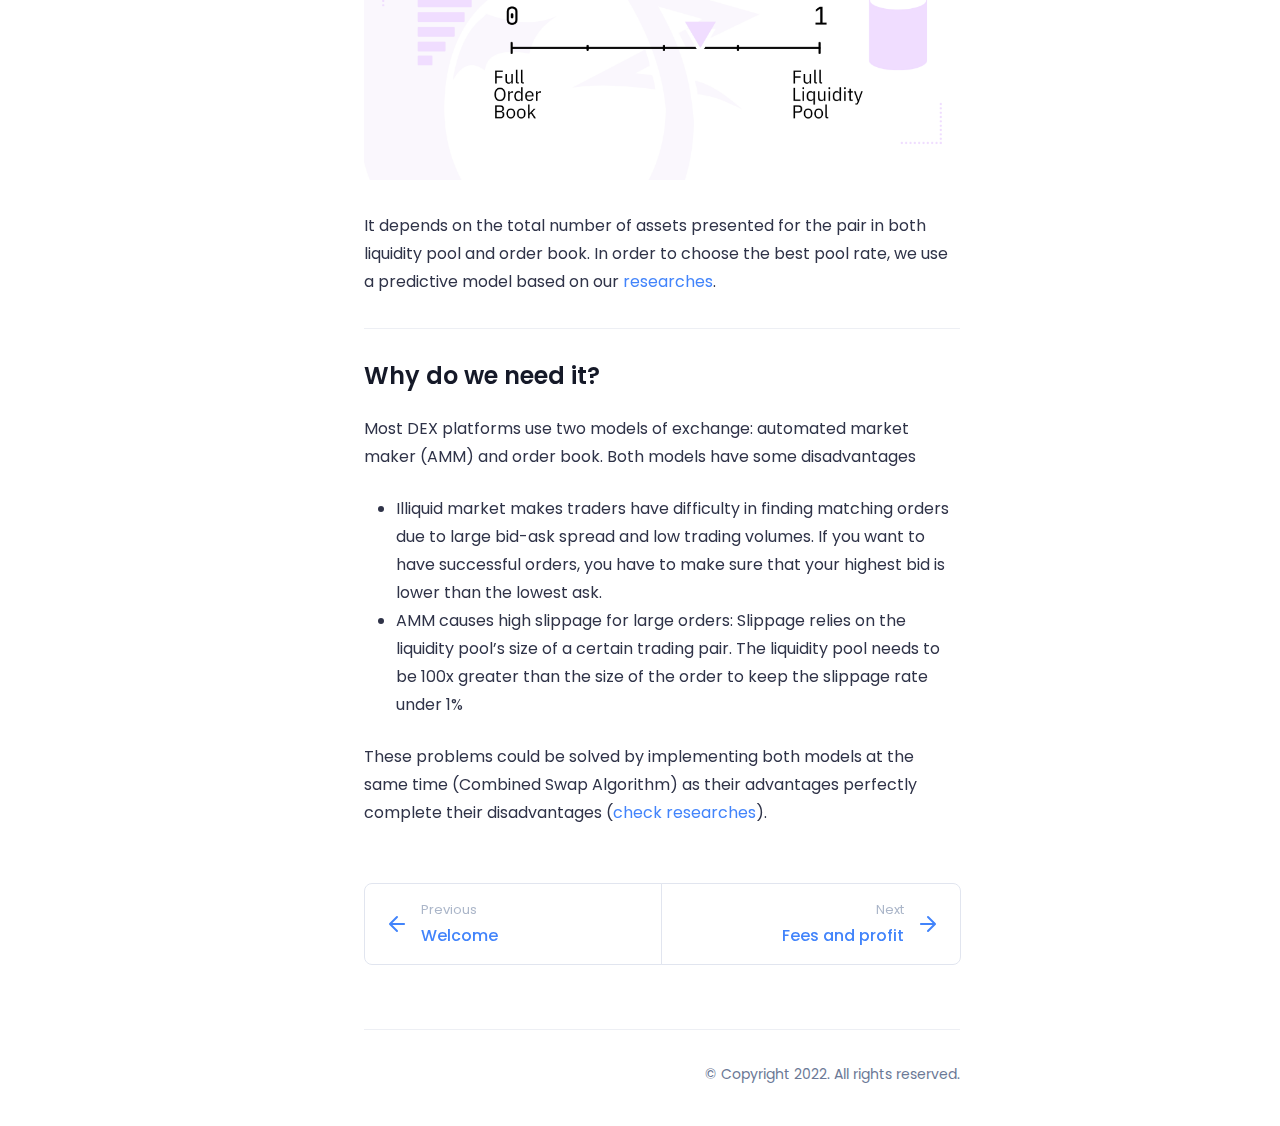
==== commit b55d5d6d: "Refreshes Retype-generated documentation." ====
--- a/far-away-swap/index.html
+++ b/far-away-swap/index.html
@@ -3,7 +3,8 @@
 <head>
     <meta charset="UTF-8">
     <meta name="viewport" content="width=device-width,initial-scale=1">
-    <meta name="turbo-cache-control" content="no-cache" data-turbo-track="reload" data-track-token="2.3.0.710455129552">
+    <meta name="turbo-root" content="/farawaydocs">
+    <meta name="turbo-cache-control" content="no-cache" data-turbo-track="reload" data-track-token="2.3.0.710455547332">
 
     <!-- See retype.com -->
     <meta name="generator" content="Retype 2.3.0">
@@ -14,29 +15,29 @@
     <meta name="description" content="Far Away Swap is a decentralized exchange platform built on NEAR blockchain. We use liquidity pools and order-books for these exchanges." />
 
     <!-- Canonical -->
-    <link rel="canonical" href="https://farswap.org/far-away-swap/" />
+    <link rel="canonical" href="https://luaroncrew.github.io/farawaydocs/far-away-swap/" />
 
     <!-- Open Graph / Facebook -->
     <meta property="og:type" content="website">
-    <meta property="og:url" content="https://farswap.org/far-away-swap/">
+    <meta property="og:url" content="https://luaroncrew.github.io/farawaydocs/far-away-swap/">
     <meta property="og:title" content="Far Away Docs 🐉">
     <meta property="og:description" content="Far Away Swap is a decentralized exchange platform built on NEAR blockchain. We use liquidity pools and order-books for these exchanges.">
-    <meta property="og:image" content="https://farswap.org/images/combined_swap.png">
+    <meta property="og:image" content="https://luaroncrew.github.io/farawaydocs/images/combined_swap.png">
 
     <!-- Twitter -->
     <meta property="twitter:card" content="summary_large_image">
-    <meta property="twitter:url" content="https://farswap.org/far-away-swap/">
+    <meta property="twitter:url" content="https://luaroncrew.github.io/farawaydocs/far-away-swap/">
     <meta property="twitter:title" content="Far Away Docs 🐉">
     <meta property="twitter:description" content="Far Away Swap is a decentralized exchange platform built on NEAR blockchain. We use liquidity pools and order-books for these exchanges.">
-    <meta property="twitter:image" content="https://farswap.org/images/combined_swap.png">
-
-    <script>(function () { var el = document.documentElement, m = localStorage.getItem("doc_theme"), wm = window.matchMedia; if (m === "dark" || (!m && wm && wm("(prefers-color-scheme: dark)").matches)) { el.classList.add("dark") } else { el.classList.remove("dark") } })();</script>
-
-    <link href="../resources/css/retype.css?v=2.3.0.710455129552" rel="stylesheet" />
-
-    <script type="text/javascript" src="../resources/js/config.js?v=2.3.0.710455129552" data-turbo-eval="false" defer></script>
+    <meta property="twitter:image" content="https://luaroncrew.github.io/farawaydocs/images/combined_swap.png">
+
+    <script>(function () { var el = document.documentElement, m = localStorage.getItem("/farawaydocs/doc_theme"), wm = window.matchMedia; if (m === "dark" || (!m && wm && wm("(prefers-color-scheme: dark)").matches)) { el.classList.add("dark") } else { el.classList.remove("dark") } })();</script>
+
+    <link href="../resources/css/retype.css?v=2.3.0.710455547332" rel="stylesheet" />
+
+    <script type="text/javascript" src="../resources/js/config.js?v=2.3.0.710455547332" data-turbo-eval="false" defer></script>
     <script type="text/javascript" src="../resources/js/retype.js?v=2.3.0" data-turbo-eval="false" defer></script>
-    <script id="lunr-js" type="text/javascript" src="../resources/js/lunr.js?v=2.3.0.710455129552" data-turbo-eval="false" defer></script>
+    <script id="lunr-js" type="text/javascript" src="../resources/js/lunr.js?v=2.3.0.710455547332" data-turbo-eval="false" defer></script>
 </head>
 <body>
     <div id="docs-app" class="relative text-base antialiased text-gray-700 bg-white font-body dark:bg-dark-850 dark:text-dark-300">
